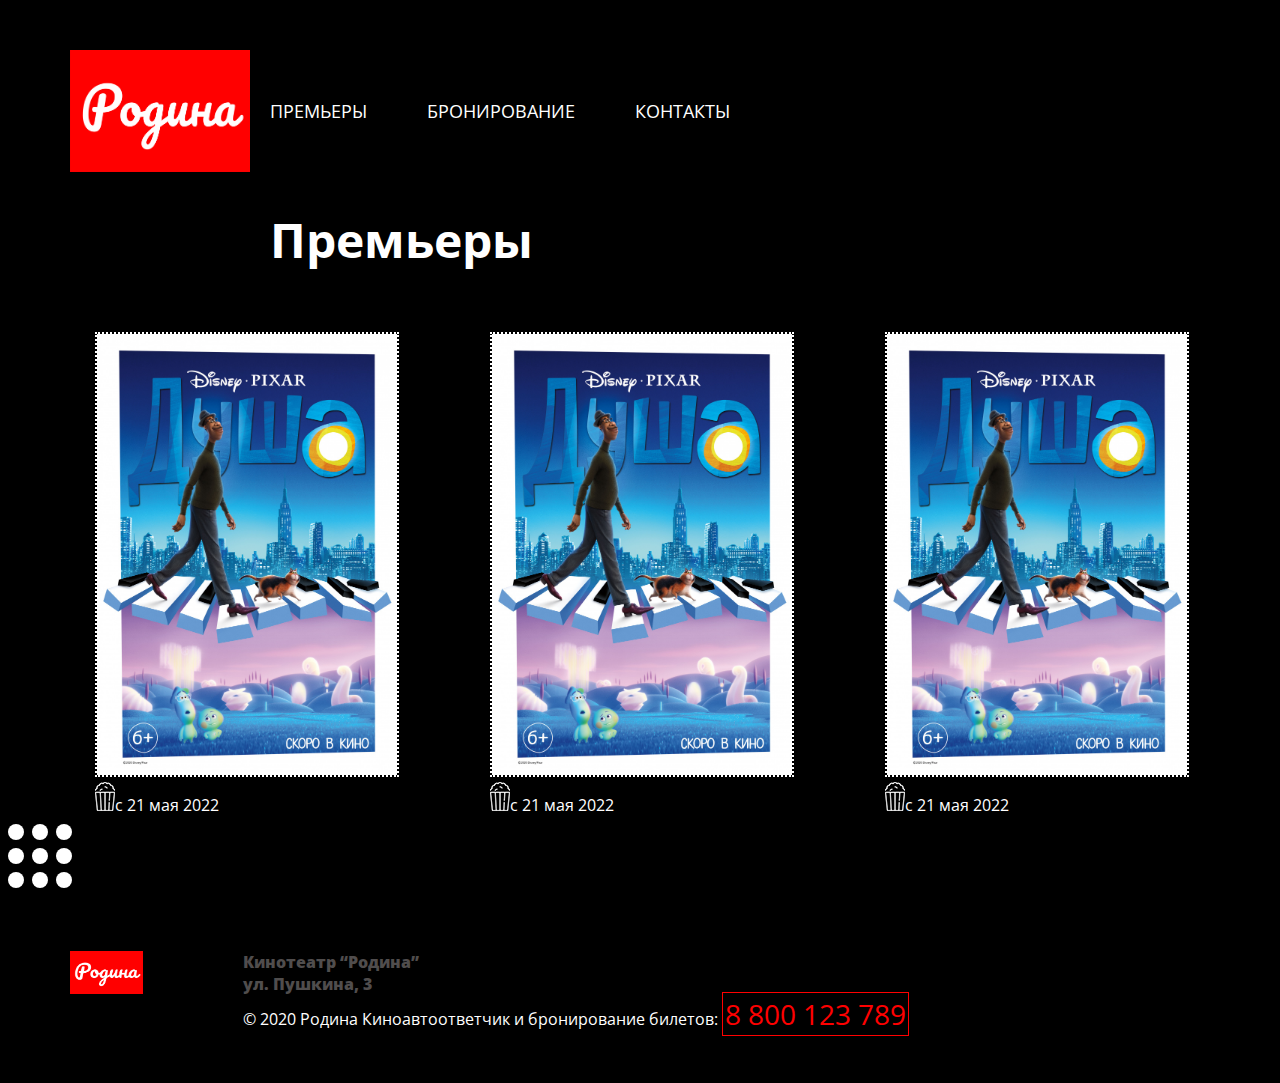
==== index.html @ adbd3c6c "Add files via upload" ====
<!DOCTYPE html>
<html lang="en">
<head>
    <meta charset="UTF-8">
    <meta http-equiv="X-UA-Compatible" content="IE=edge">
    <meta name="viewport" content="width=device-width, initial-scale=1.0">
    <title>Document</title>
    <link rel="stylesheet" href="styles/style.css">
</head>
<body>
    <header>
        <div class="header-inner">
            <div class="logo">
                <img src="images/logo.png" alt="" class="logoImg">
            </div>
            <nav>
                <ul>
                    <li><a href="#posters">ПРЕМЬЕРЫ</a></li>
                    <li><a href="#contacts">БРОНИРОВАНИЕ</a></li>
                    <li><a href="#contacts">КОНТАКТЫ</a></li>
                </ul>
            </nav>
        </div>
    </header>
    <article id="posters">
        <div class="text">
            <h1>Премьеры</h1>
        </div>
        <div class="postersInner">
            <div class="movie">
                <a href="soul.html">
                    <img src="images/soul.jpg" alt="" class="poster">
                </a>
                <p>с 21 мая 2022</p>
            </div>
            <div class="movie">
                <a href="soul.html">
                    <img src="images/soul.jpg" alt="" class="poster">
                </a>
                <p>с 21 мая 2022</p>
            </div>
            <div class="movie">
                <a href="soul.html">
                    <img src="images/soul.jpg" alt="" class="poster">
                </a>
                <p>с 21 мая 2022</p>
            </div>
        </div>
    </article>
    <div class="lds-grid"><div></div><div></div><div></div><div></div><div></div><div></div><div></div><div></div><div></div></div>
    <footer id="contacts">
        <div class="footerInner">
         <img class="miniLogo" src="images/logo.png">
         <div class="textFooter">
          <p class="footerP">
           Кинотеатр “Родина”
          </p>
          <p class="footerP">
           ул. Пушкина, 3
          </p>
          <p class="footerP1">© 2020 Родина Киноавтоответчик и бронирование билетов: <span>8 800 123 789</span></p>
         </div>
        </div> 
       </footer>
</body>
</html>
---- styles/style.css ----
@import url('https://fonts.googleapis.com/css2?family=Open+Sans&display=swap');

body{
    margin: 0;
    font-family: Open Sans;
    color:white;
    background-color: black;
}

h1, p{
    margin: 0;
}

a{
    color: white;
    text-decoration: none;
    margin-right: 60px;
    font-size: 18px;
}

header a:active{
    color: red;
}

h1{
    font-size: 48px;
    margin-bottom: 60px;
}

/* header */

header{
    padding-left: 70px;
    padding-top: 50px;
    padding-bottom: 30px;
}

.header-inner{
    display: flex;
}

.logoImg{
    width: 180px;
    height: 122px;
    margin-right: 20px;
}

nav{
    height: 122px;
    display: flex;
    align-items: center;
}

ul {
    display: flex;
    justify-content: right;
    list-style: none; /*убираем маркеры списка*/
    padding-left: 0; /*убираем левый отступ, равный 40px*/
}


/* posters */

.text{
    margin-left: 270px;
}

.postersInner{
    display: flex;
    justify-content: space-evenly;
}

.movie{
    width: 300px;
}

.poster{
    width: 300px;
    border: 2px dotted white;
    transition: transform 3s ease;
}

.poster:hover{
    transform: scale(1.1);
}

/* footer */
footer {
    padding-top: 50px;
    padding-bottom: 50px;
    padding-left: 70px;
}

.miniLogo {
    width: 73px;
    height: 43px;
    float: left;
    margin-right: 20px;
}

.textFooter {
    display: flex;
    flex-direction: column;
    padding-left: 80px;
}

.footerP {
    color: #504D4D;
    font-weight: 900;
}

span {
    color: red;
    font-size: 28px;
    border: solid 1px red;
    padding: 2px;
}

/* soul */

.info{
    display: flex;
    justify-content: space-between;
}

.infoPoster {
    margin-left: 70px;
    width: calc(35% - 70px);    
}

.infoText {
    margin-right: 50px;
    width: calc(65% - 100px);
}

.infoH2 {
    margin-left: 0;
}

.movie p:before {
    /*если стили находятся в папке Родина*/
    content: url("images/cinema.png");
    /*если стили в папке styles*/
    content: url("../images/cinema.png");
}

.lds-grid {
    display: inline-block;
    position: relative;
    width: 80px;
    height: 80px;
  }
  .lds-grid div {
    position: absolute;
    width: 16px;
    height: 16px;
    border-radius: 50%;
    background: #fff;
    animation: lds-grid 1.2s linear infinite;
  }
  .lds-grid div:nth-child(1) {
    top: 8px;
    left: 8px;
    animation-delay: 0s;
  }
  .lds-grid div:nth-child(2) {
    top: 8px;
    left: 32px;
    animation-delay: -0.4s;
  }
  .lds-grid div:nth-child(3) {
    top: 8px;
    left: 56px;
    animation-delay: -0.8s;
  }
  .lds-grid div:nth-child(4) {
    top: 32px;
    left: 8px;
    animation-delay: -0.4s;
  }
  .lds-grid div:nth-child(5) {
    top: 32px;
    left: 32px;
    animation-delay: -0.8s;
  }
  .lds-grid div:nth-child(6) {
    top: 32px;
    left: 56px;
    animation-delay: -1.2s;
  }
  .lds-grid div:nth-child(7) {
    top: 56px;
    left: 8px;
    animation-delay: -0.8s;
  }
  .lds-grid div:nth-child(8) {
    top: 56px;
    left: 32px;
    animation-delay: -1.2s;
  }
  .lds-grid div:nth-child(9) {
    top: 56px;
    left: 56px;
    animation-delay: -1.6s;
  }
  @keyframes lds-grid {
    0%, 100% {
      opacity: 1;
    }
    50% {
      opacity: 0.5;
    }
  }
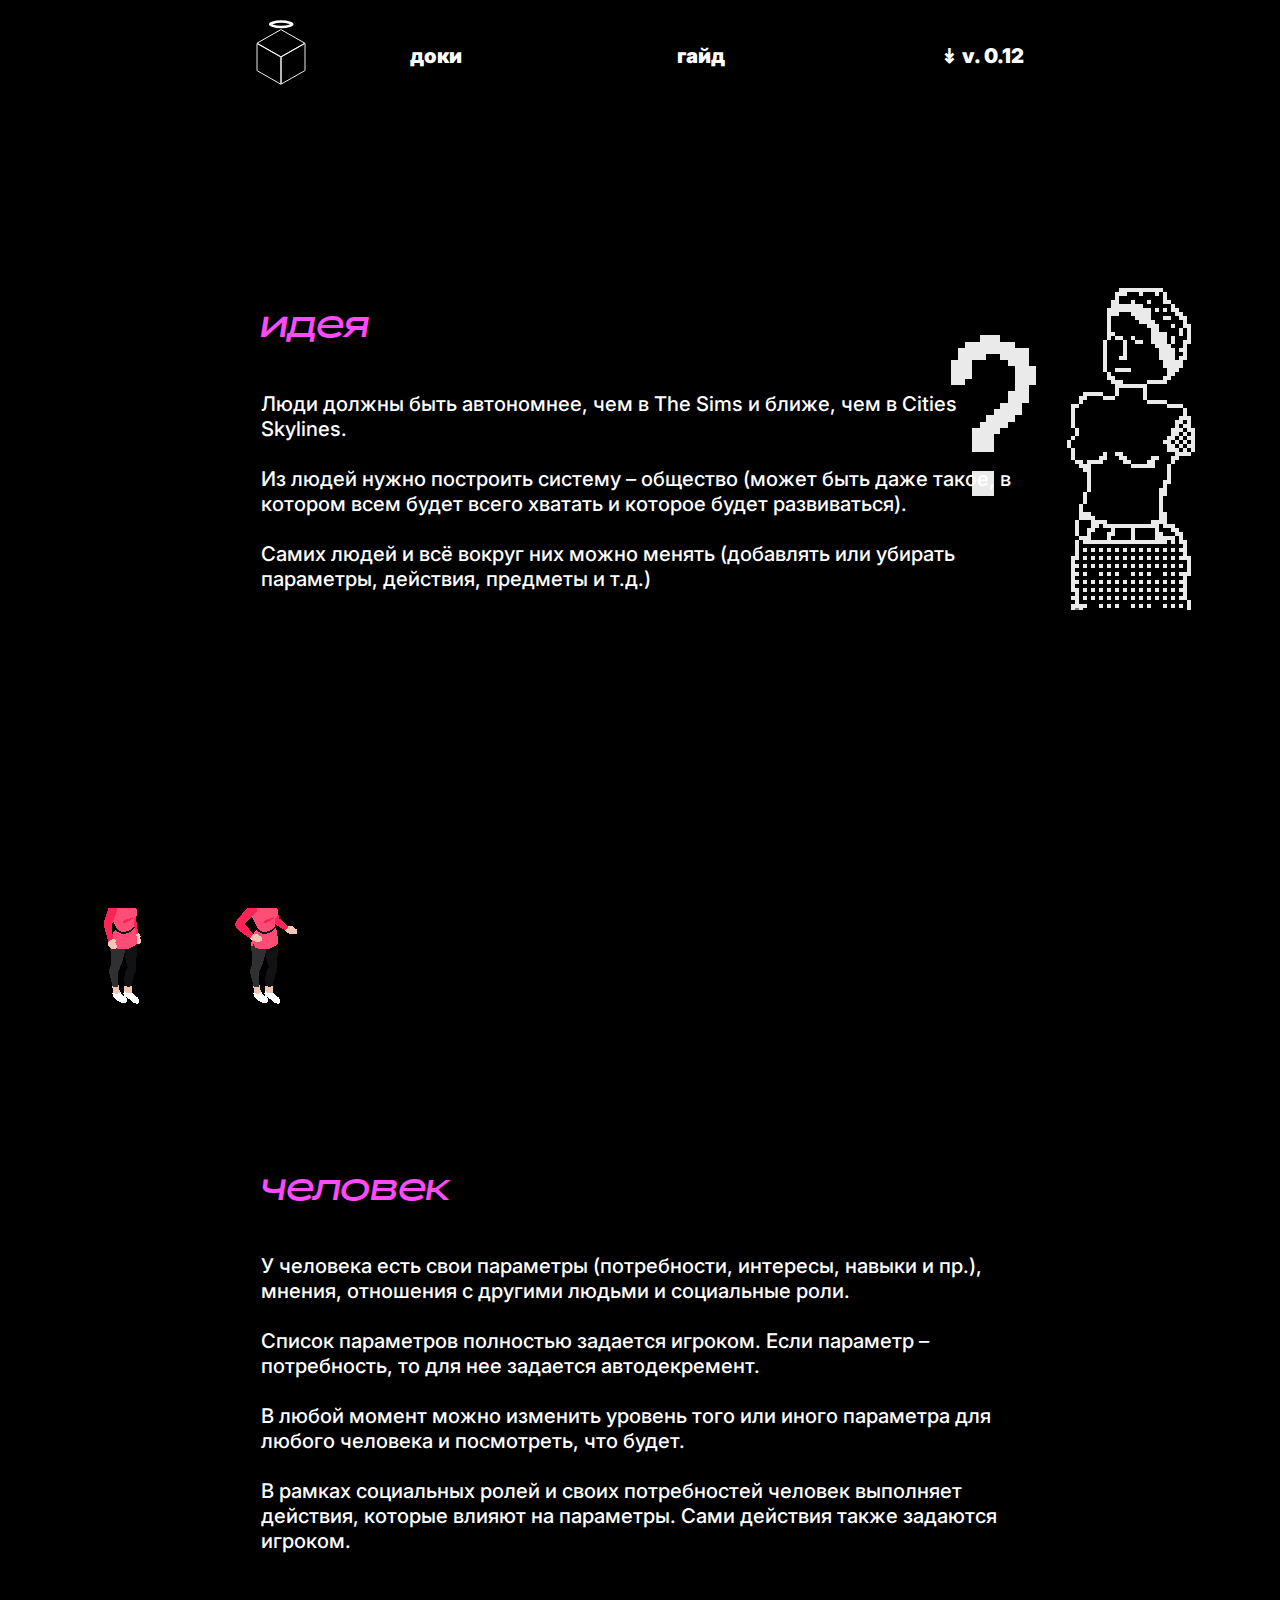
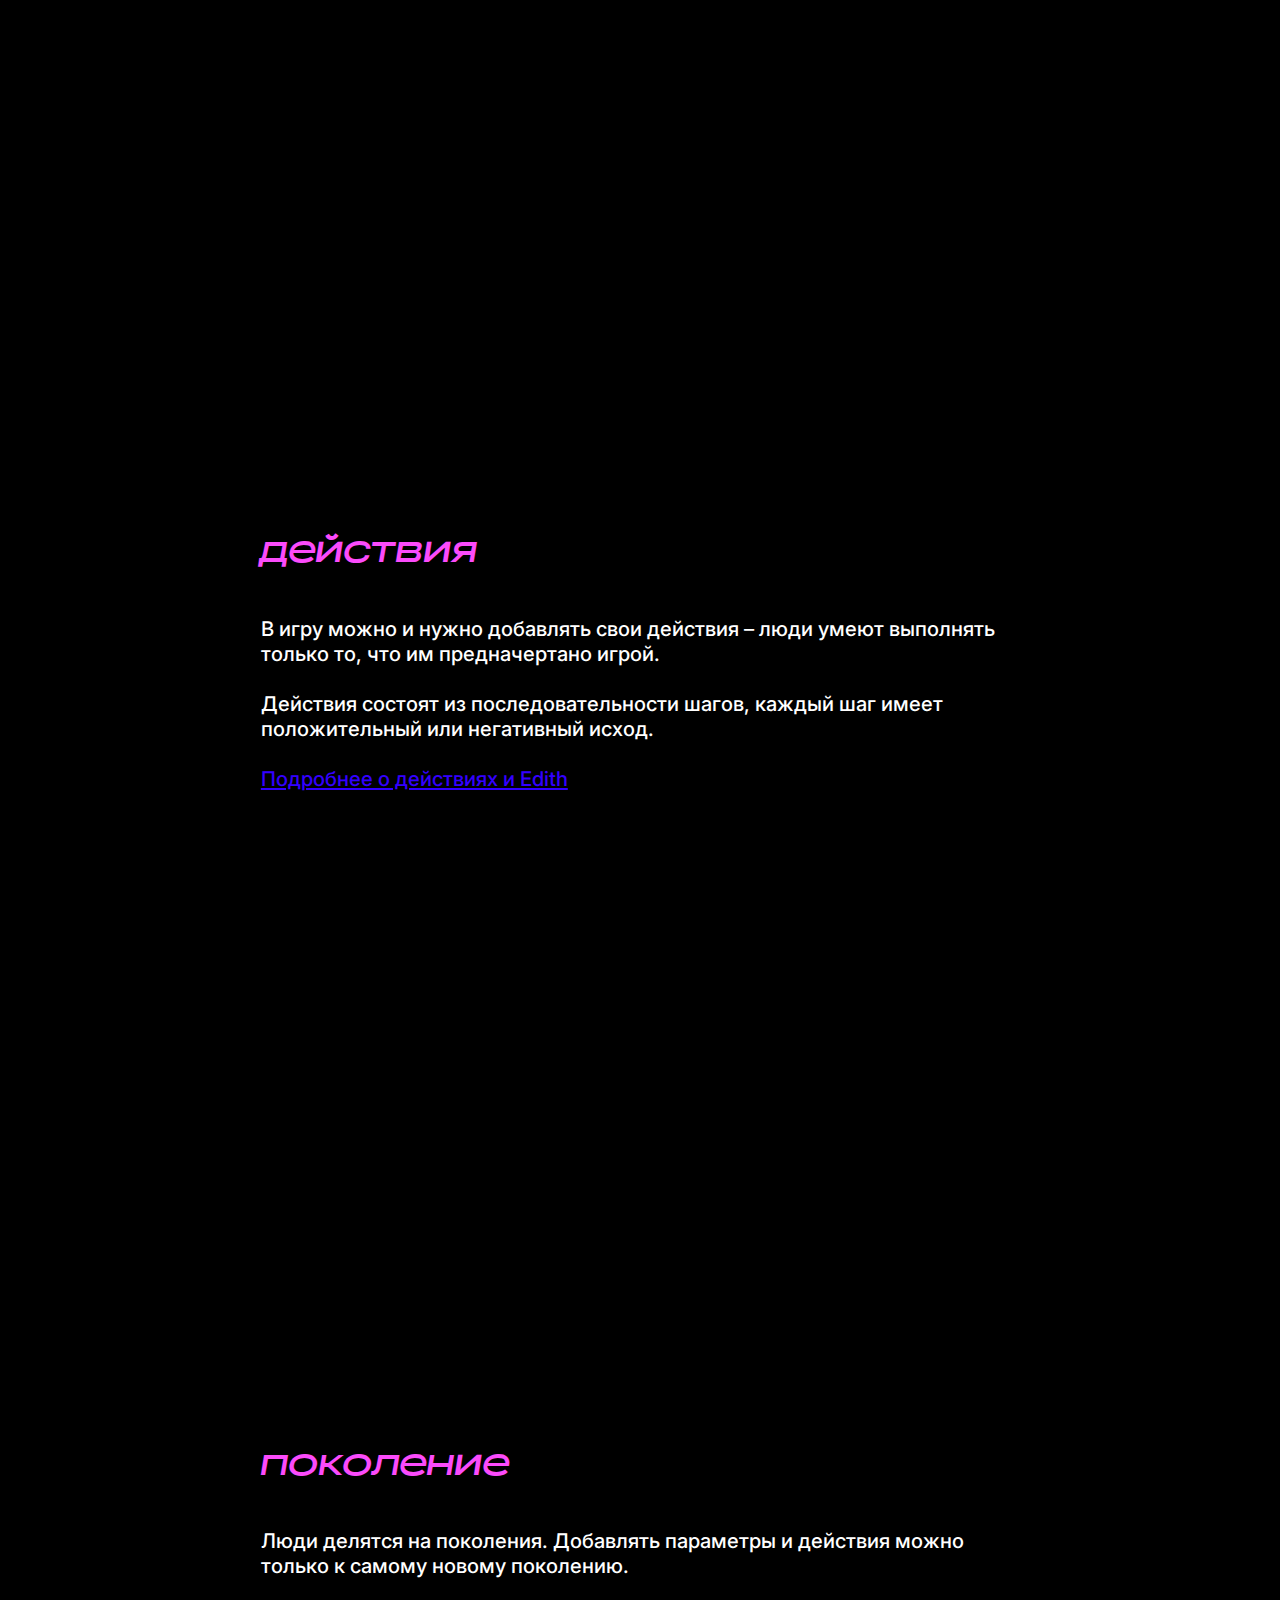
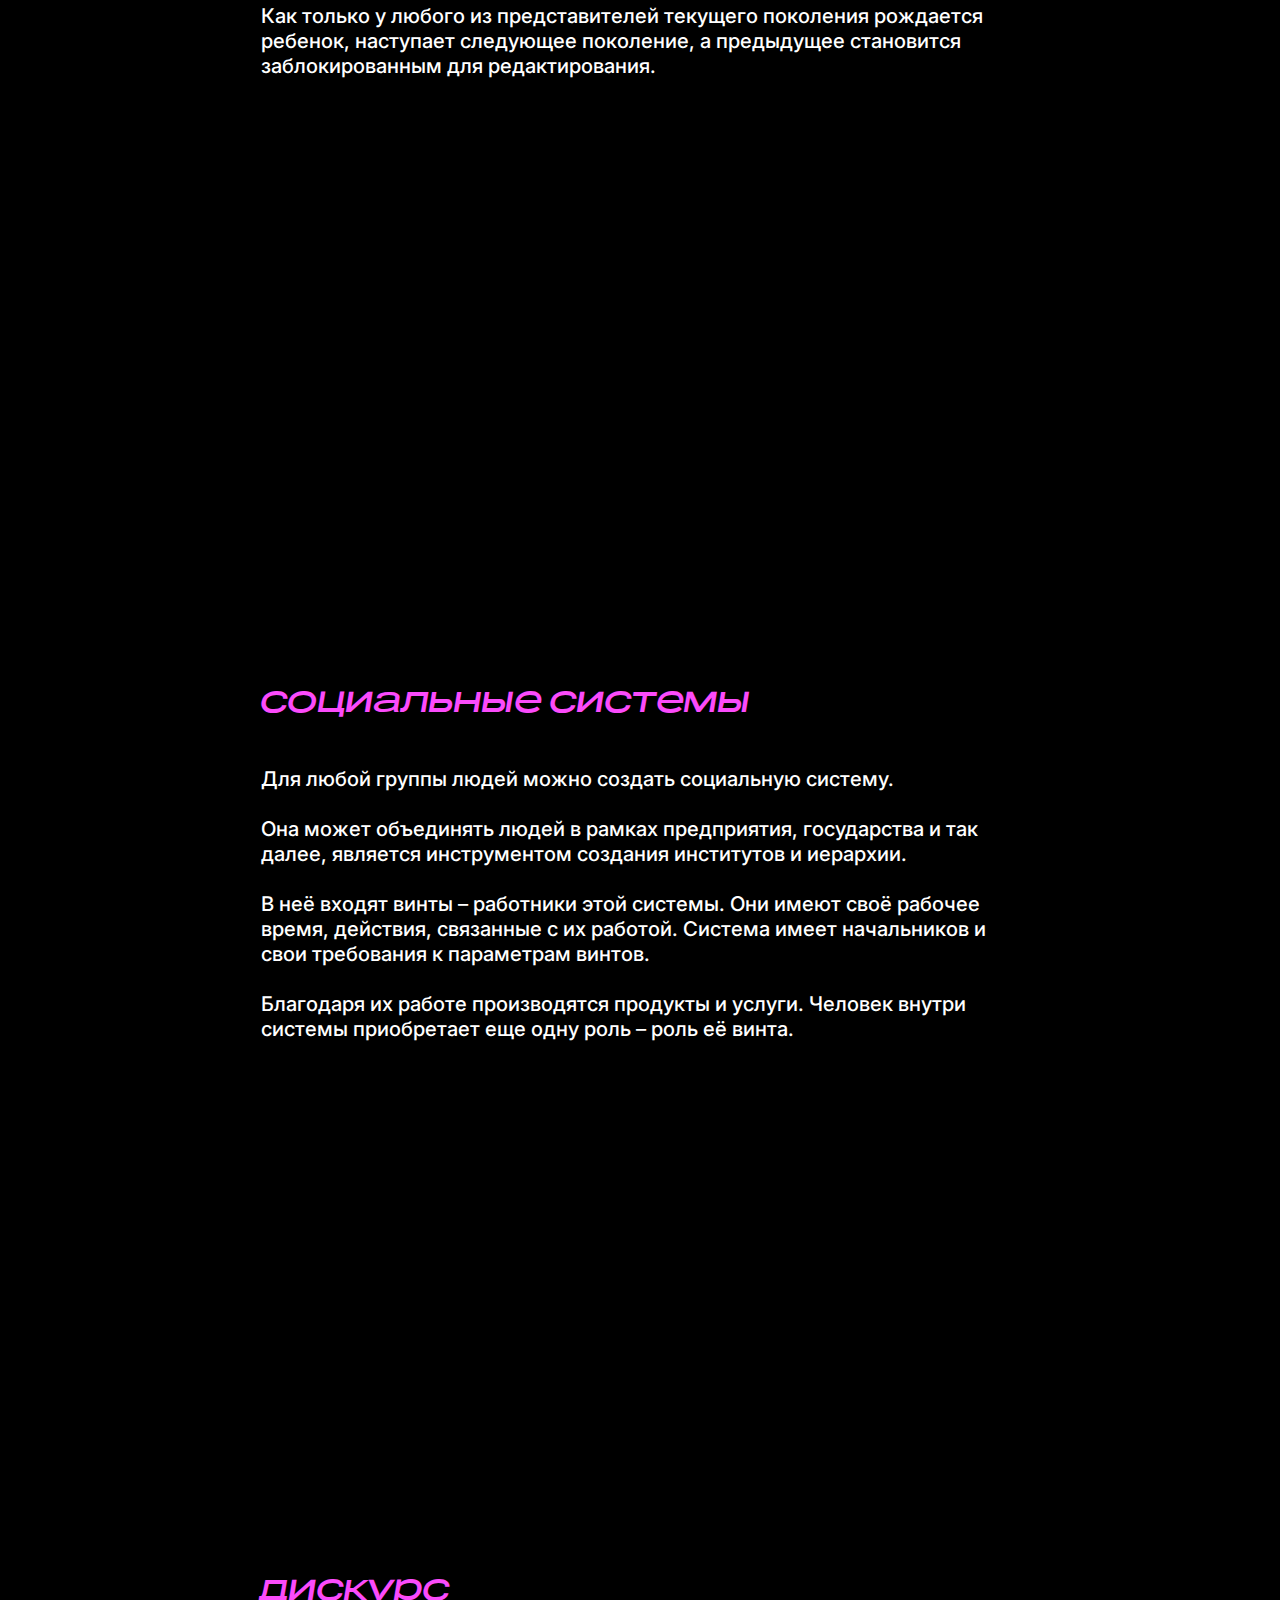
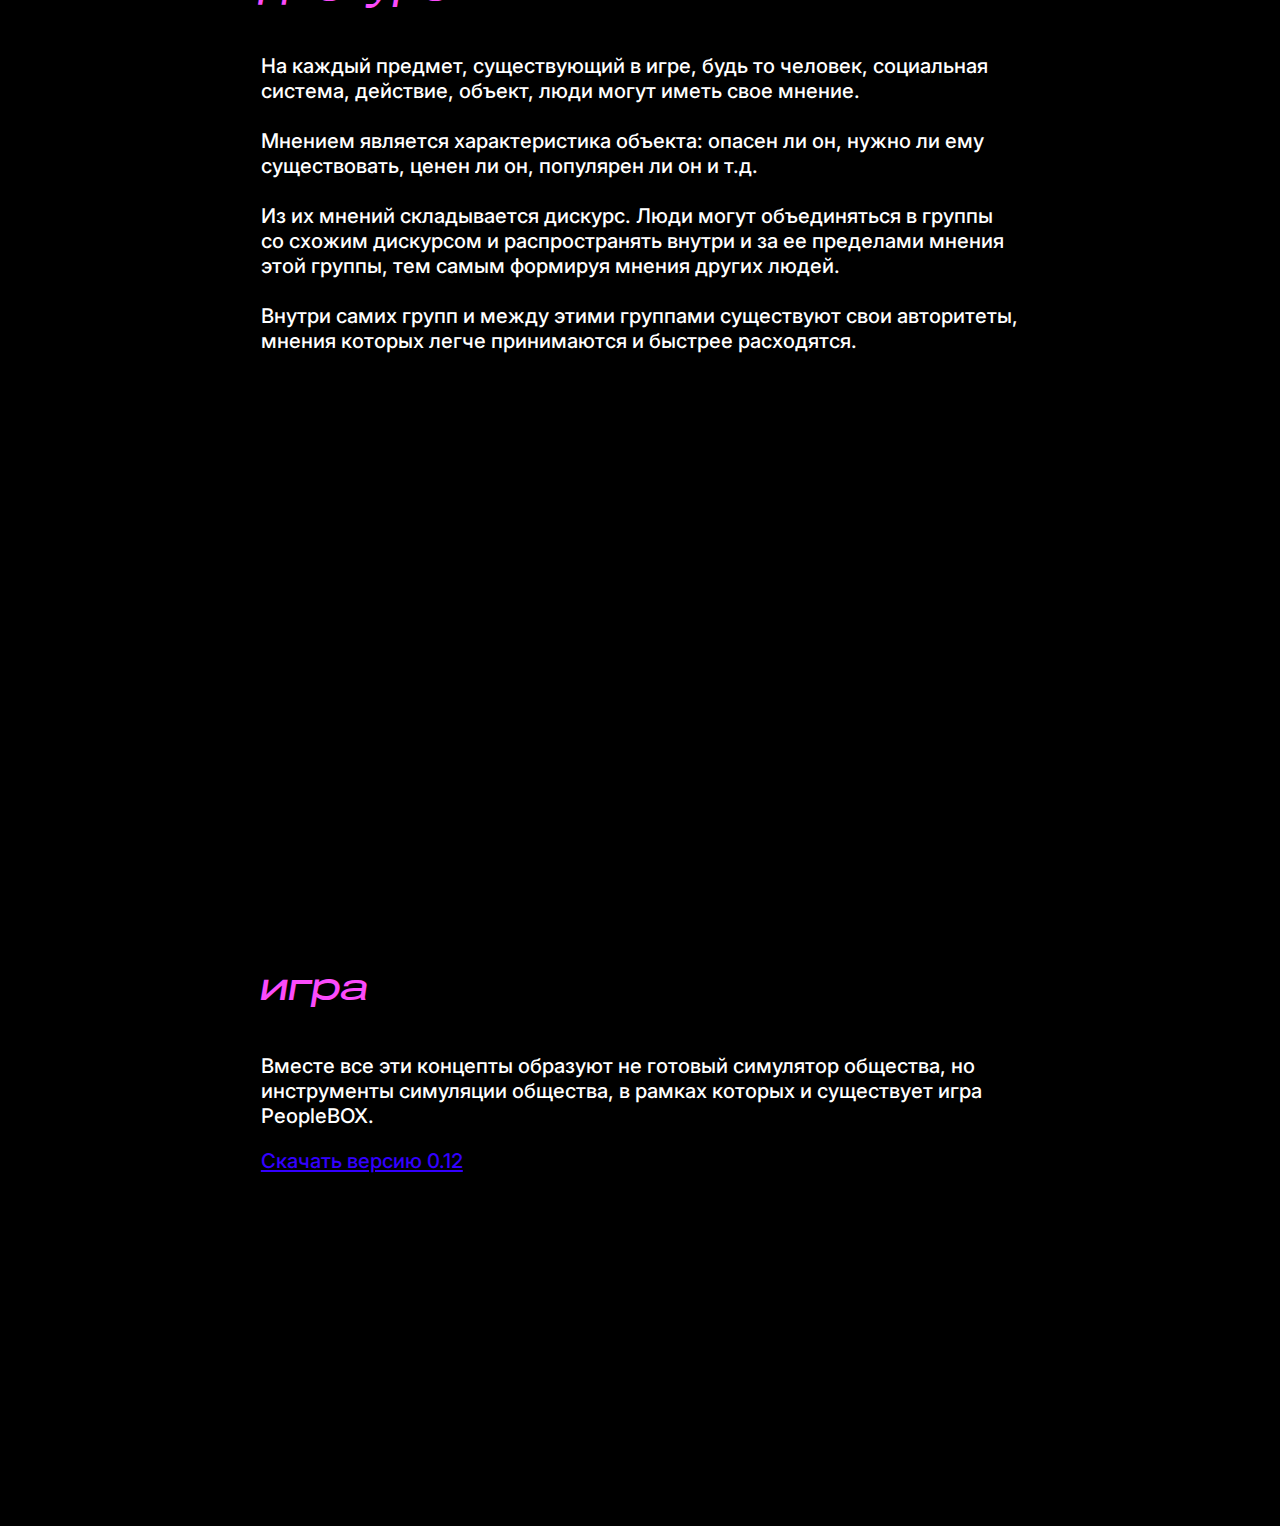
==== commit c29f9430: ":^)" ====
--- a/index.html
+++ b/index.html
@@ -1,66 +1,118 @@
-<!DOCTYPE html>
-<html lang="en">
-<head>
-    <meta charset="UTF-8">
-    <meta http-equiv="X-UA-Compatible" content="IE=edge">
-    <meta name="viewport" content="width=device-width, initial-scale=1.0">
-    <title>Document</title>
-    <link rel="stylesheet" href="styles/style.css">
-</head>
-<body>
-    <header>
-        <div class="header-inner">
-            <div class="logo">
-                <img src="images/logo.png" alt="" class="logoImg">
-            </div>
-            <nav>
-                <ul>
-                    <li><a href="#posters">ПРЕМЬЕРЫ</a></li>
-                    <li><a href="#contacts">БРОНИРОВАНИЕ</a></li>
-                    <li><a href="#contacts">КОНТАКТЫ</a></li>
-                </ul>
-            </nav>
-        </div>
-    </header>
-    <article id="posters">
-        <div class="text">
-            <h1>Премьеры</h1>
-        </div>
-        <div class="postersInner">
-            <div class="movie">
-                <a href="soul.html">
-                    <img src="images/soul.jpg" alt="" class="poster">
-                </a>
-                <p>с 21 мая 2022</p>
-            </div>
-            <div class="movie">
-                <a href="soul.html">
-                    <img src="images/soul.jpg" alt="" class="poster">
-                </a>
-                <p>с 21 мая 2022</p>
-            </div>
-            <div class="movie">
-                <a href="soul.html">
-                    <img src="images/soul.jpg" alt="" class="poster">
-                </a>
-                <p>с 21 мая 2022</p>
-            </div>
-        </div>
-    </article>
-    <div class="lds-grid"><div></div><div></div><div></div><div></div><div></div><div></div><div></div><div></div><div></div></div>
-    <footer id="contacts">
-        <div class="footerInner">
-         <img class="miniLogo" src="images/logo.png">
-         <div class="textFooter">
-          <p class="footerP">
-           Кинотеатр “Родина”
-          </p>
-          <p class="footerP">
-           ул. Пушкина, 3
-          </p>
-          <p class="footerP1">© 2020 Родина Киноавтоответчик и бронирование билетов: <span>8 800 123 789</span></p>
-         </div>
-        </div> 
-       </footer>
-</body>
+<!DOCTYPE html>
+<html lang="en">
+
+<head>
+    <meta charset="UTF-8">
+    <meta name="viewport" content="width=device-width, initial-scale=1.0">
+    <title>идея</title>
+    <link rel="stylesheet" href="style.css">
+    <meta http-equiv="cache-control" content="no-cache">
+    <meta http-equiv="expires" content="0">
+</head>
+
+<body>
+    <header>
+        <a href="index.html"><img src="logo.svg"></a> 
+        <nav>
+            <a href="docs.html">доки</a>
+            <a href="guide.html">гайд</a>
+            <a href="https://drive.google.com/drive/folders/16eql5eX66MEmCNNdRLr8ZmKumZhPHNI3?usp=sharing">↡ v. 0.12</a>
+        </nav>
+    </header>
+    <main style="width: 100%; padding-top: 0;">
+        <div class="block" id="block1">
+            <h1 class="pink">идея</h1>
+            <p>
+                Люди должны быть автономнее, чем в The Sims и ближе, чем в Cities Skylines. <br><br>
+                
+                Из людей нужно построить систему – общество (может быть даже такое, в котором всем будет всего хватать и которое будет развиваться).
+                <br><br>
+                Самих людей и всё вокруг них можно менять (добавлять или убирать параметры, действия, предметы и т.д.)
+                <br><br>
+                <!--Обществами будут города, скопления деревень или небольшие страны со своими внутренними связями и явлениями.
+                -->
+                </p>
+        </div>
+
+        <div class="block" id="block2">
+            <h1 class="pink">человек</h1>
+            <p>
+                У человека есть свои параметры (потребности, интересы, навыки и пр.), мнения, отношения с другими людьми и социальные роли.
+                <br><br>
+                Список параметров полностью задается игроком. Если параметр – потребность, то для нее задается автодекремент. 
+                <br><br>
+                В любой момент можно изменить уровень того или иного параметра для любого человека и посмотреть, что будет.
+                <br><br>
+                В рамках социальных ролей и своих потребностей человек выполняет действия, которые влияют на параметры. Сами действия также задаются игроком.
+            </p>
+        </div>
+        <div class="block" id="block7">
+            <h1 class="pink">действия</h1>
+            <p>
+                В игру можно и нужно добавлять свои действия – люди умеют выполнять только то, что им 
+                предначертано игрой.
+                <br><br>
+                Действия состоят из последовательности шагов, каждый шаг имеет положительный или негативный исход.
+                <br><br>
+                <a href="ediths.html">Подробнее о действиях и Edith</a>
+            </p>
+        </div>
+        <div class="block" id="block3">
+            <h1 class="pink">поколение</h1>
+            <p>
+                Люди делятся на поколения. Добавлять параметры и действия можно только к самому новому поколению.
+                <br><br>
+                Как только у любого из представителей текущего поколения рождается ребенок, наступает следующее 
+                поколение, а предыдущее становится заблокированным для редактирования.
+            </p>
+        </div>
+        
+        <!--либо сказать откуда они будут браться, либо выпиливать нахуй
+            <div class="block" id="block6">
+            <h1 class="pink">предметы</h1>
+            <p>
+                В основном служат для восполнения потребностей и выполнения действий. 
+                <br><br>
+                У предметов есть свои стили, в разное время в моде разные предметы.
+            </p>
+        </div> -->
+        <div class="block" id="block5">
+            <h1 class="pink">социальные системы</h1>
+            <p>
+                Для любой группы людей можно создать социальную систему. 
+                <br><br>
+                Она может объединять людей в рамках предприятия, государства и так далее, является инструментом создания институтов и иерархии.        
+                <br><br>
+                В неё входят винты – работники этой системы. Они имеют своё рабочее время, действия, связанные с их работой. Система имеет начальников и свои требования к параметрам винтов.
+                <br><br>
+                Благодаря их работе производятся продукты и услуги. Человек внутри системы приобретает еще одну роль – роль её винта.
+                
+            </p>
+        </div>  
+        <div class="block" id="block4">
+            <h1 class="pink">дискурс</h1>
+            <p>
+                На каждый предмет, существующий в игре, будь то человек, социальная система, действие, объект, люди могут иметь свое мнение.
+                <br><br>               
+                Мнением является характеристика объекта: опасен ли он, нужно ли ему существовать, ценен ли он, популярен ли он и т.д.
+                <br><br>
+                Из их мнений складывается дискурс. Люди могут объединяться в группы со схожим дискурсом и распространять внутри и за ее пределами мнения этой группы, тем самым формируя мнения других людей.
+                <br><br>
+                Внутри самих групп и между этими группами существуют свои авторитеты, мнения которых легче принимаются и быстрее расходятся.
+            </p>
+        </div>
+              
+        <div class="block" id="block9">
+            <h1 class="pink">игра</h1>
+            <p>
+                Вместе все эти концепты образуют не готовый симулятор общества, но инструменты симуляции общества, в рамках которых и существует игра PeopleBOX.
+            </p>
+            <a href="https://drive.google.com/drive/folders/16eql5eX66MEmCNNdRLr8ZmKumZhPHNI3?usp=sharing">Скачать версию 0.12</a>
+        </div>
+        
+    </main>
+        <script src="https://code.jquery.com/jquery-3.7.0.min.js" integrity="sha256-2Pmvv0kuTBOenSvLm6bvfBSSHrUJ+3A7x6P5Ebd07/g=" crossorigin="anonymous"></script>
+
+</body>
+
 </html>--- a/style.css
+++ b/style.css
@@ -0,0 +1,280 @@
+@import url('https://fonts.googleapis.com/css2?family=Inter:wght@400;500;600;700;800;900&family=JetBrains+Mono&display=swap');
+
+@font-face {
+    font-family: 'RobotoFlex';
+    src: url(fonts/RobotoFlex-ExtraExpanded.ttf);
+}
+
+body {
+    background-color: black;
+    color: white;
+}
+
+h1 {
+    font-family: 'RobotoFlex';
+    font-size: 2rem;
+}
+
+h2 {
+    font-family: 'RobotoFlex';
+    font-size: 1.75rem;
+}
+
+h3 {
+    font-family: 'RobotoFlex';
+    font-size: 1.5rem;
+}
+
+* {
+    font-family: 'Inter';
+    font-size: 1.125rem;
+    font-weight: 500;
+}
+
+main, header, footer {
+    display: block;
+    width: 60%;
+    margin: 0 auto 1rem auto;
+}
+
+main {
+    padding-top: 100px;
+}
+
+header {
+    display: flex;
+    justify-content: space-between;
+    padding: 20px 60px;
+    align-items: center;
+    position: fixed;
+    left: 50%;
+    transform: translate(-50%, 0%);
+    background: black;
+    top: 0;
+}
+
+nav {
+    display: flex;
+    justify-content: space-between;
+    width: 80%;
+}
+nav a {
+    display: inline-block;
+    text-decoration: none;
+    color: white;
+}
+
+nav a {
+    font-weight: 900;
+}
+
+nav a:visited {
+    color: white;
+}
+
+.input {
+    width: 4rem;
+    height: 1rem;
+    padding: 8px;
+    outline: #777 2px solid;
+    margin: 4px;
+    text-overflow: ellipsis;
+    overflow: hidden; 
+}
+
+.chosen {
+    background-color: #fff;
+    color: #000;
+    padding-top: 4px;
+    padding-bottom: 12px;
+}
+
+td > div {
+    display: flex;
+}
+
+tr, td {
+    outline: #999 1px solid;
+    padding: 0.5rem;
+    vertical-align:top;
+}
+
+
+.uidesc {
+    width: 70%;
+}
+
+.uidesc p {
+    margin: 0.5rem 0;
+}
+
+.op1 {
+    width: 50%;
+}
+
+.code {
+    padding: 0.25rem 0.75rem;
+    background: #333;
+    color: white;
+    font-family: 'JetBrains Mono', monospace;
+    font-size: 0.75em;
+    margin: -0.5rem 0 0.5rem 0;
+}
+
+.params {
+    padding: 0.25rem 0.75rem;
+    background: #333;
+    color: white;
+}
+
+i {
+    font-weight: 400;
+}
+
+.key {
+    margin: 8px;
+    color: white;
+    background: #3300FF;
+    border: white 4px solid;
+    border-radius: 1rem;
+    font-size: 2.5rem;
+    width: 4rem;
+    height: 4rem;
+    display: flex;
+    justify-content: center;
+    align-items: center;
+}
+
+.keyClosed {
+    background: black;
+    border: none;
+    padding: 4px;
+}
+
+.btn {
+    display: inline-block;
+    padding: 8px 16px;
+    margin: 8px;
+    color: white;
+    background: #3300FF;
+    cursor: pointer;
+}
+
+.btn:hover {
+    background-color: #7755FF;
+}
+
+.btnInactive {    
+    background-color: #1b0084;
+}
+
+.nav {
+    display: flex;
+    justify-content: center;
+}
+
+.opdesc {
+    font-weight: 700;
+    font-style: italic;
+    display: inline-block;
+}
+
+.opdesc::after {
+    content: "–";
+    margin: 0 0.5rem;
+    font-weight: 400;
+    font-style:normal;
+}
+
+.op {
+    writing-mode: vertical-rl;
+    color: white;
+    background: #2600BE;
+    font-size: 0.75rem;
+    height: 2rem;
+    margin-left: 0.5rem;
+    margin-top: 0.2rem;
+    margin-right: -0.25rem;
+    display: inline-block;
+}
+
+@media (max-width: 720px) {
+    main, header, footer {
+        display: flex;
+        
+        width: 96%;
+        margin: 1rem 2%;
+    }
+    main {
+        flex-direction: column;
+    }
+}
+
+a {
+    color: #3300FF;
+}
+
+a:hover {
+    color: #7755FF;
+}
+
+a:visited:hover {
+    color: #7755FF;
+}
+
+a:visited {
+    color: #fb4bfb;
+}
+
+.pink {
+    color: #fb4bfb;
+}
+
+.purple {
+    color: #7755FF;
+}
+
+.blue {
+    color: #3300FF;
+}
+
+.darkblue {
+    color: #2600BE;
+}
+
+.block {
+    height: 100vh;
+    display: flex;
+    flex-direction: column;
+    justify-content: center;
+    background-attachment: fixed;
+    padding: 0 20%;
+}
+
+#block1 {
+    background-image: url('images/helpButton.png');
+    background-position: 95% 280px;
+    background-repeat: no-repeat;
+}
+
+#block2 {
+    background-image: url('images/tilemap\ of\ humans.png');
+    background-position: 5% 150px;
+    background-repeat: no-repeat;
+}
+#block3 {
+    background-image: url('images/gens.jfif');
+    background-position: 85% 300px;
+    background-repeat: no-repeat;
+}
+#block9 {
+    background-image: url('logo.svg');
+    background-position: 110% 250px;
+    background-size: contain;
+    background-repeat: no-repeat;
+}
+#block7 {
+    background-image: url('images/edith3.png');
+    background-position: 130% 100px;
+    background-repeat: no-repeat;
+}
